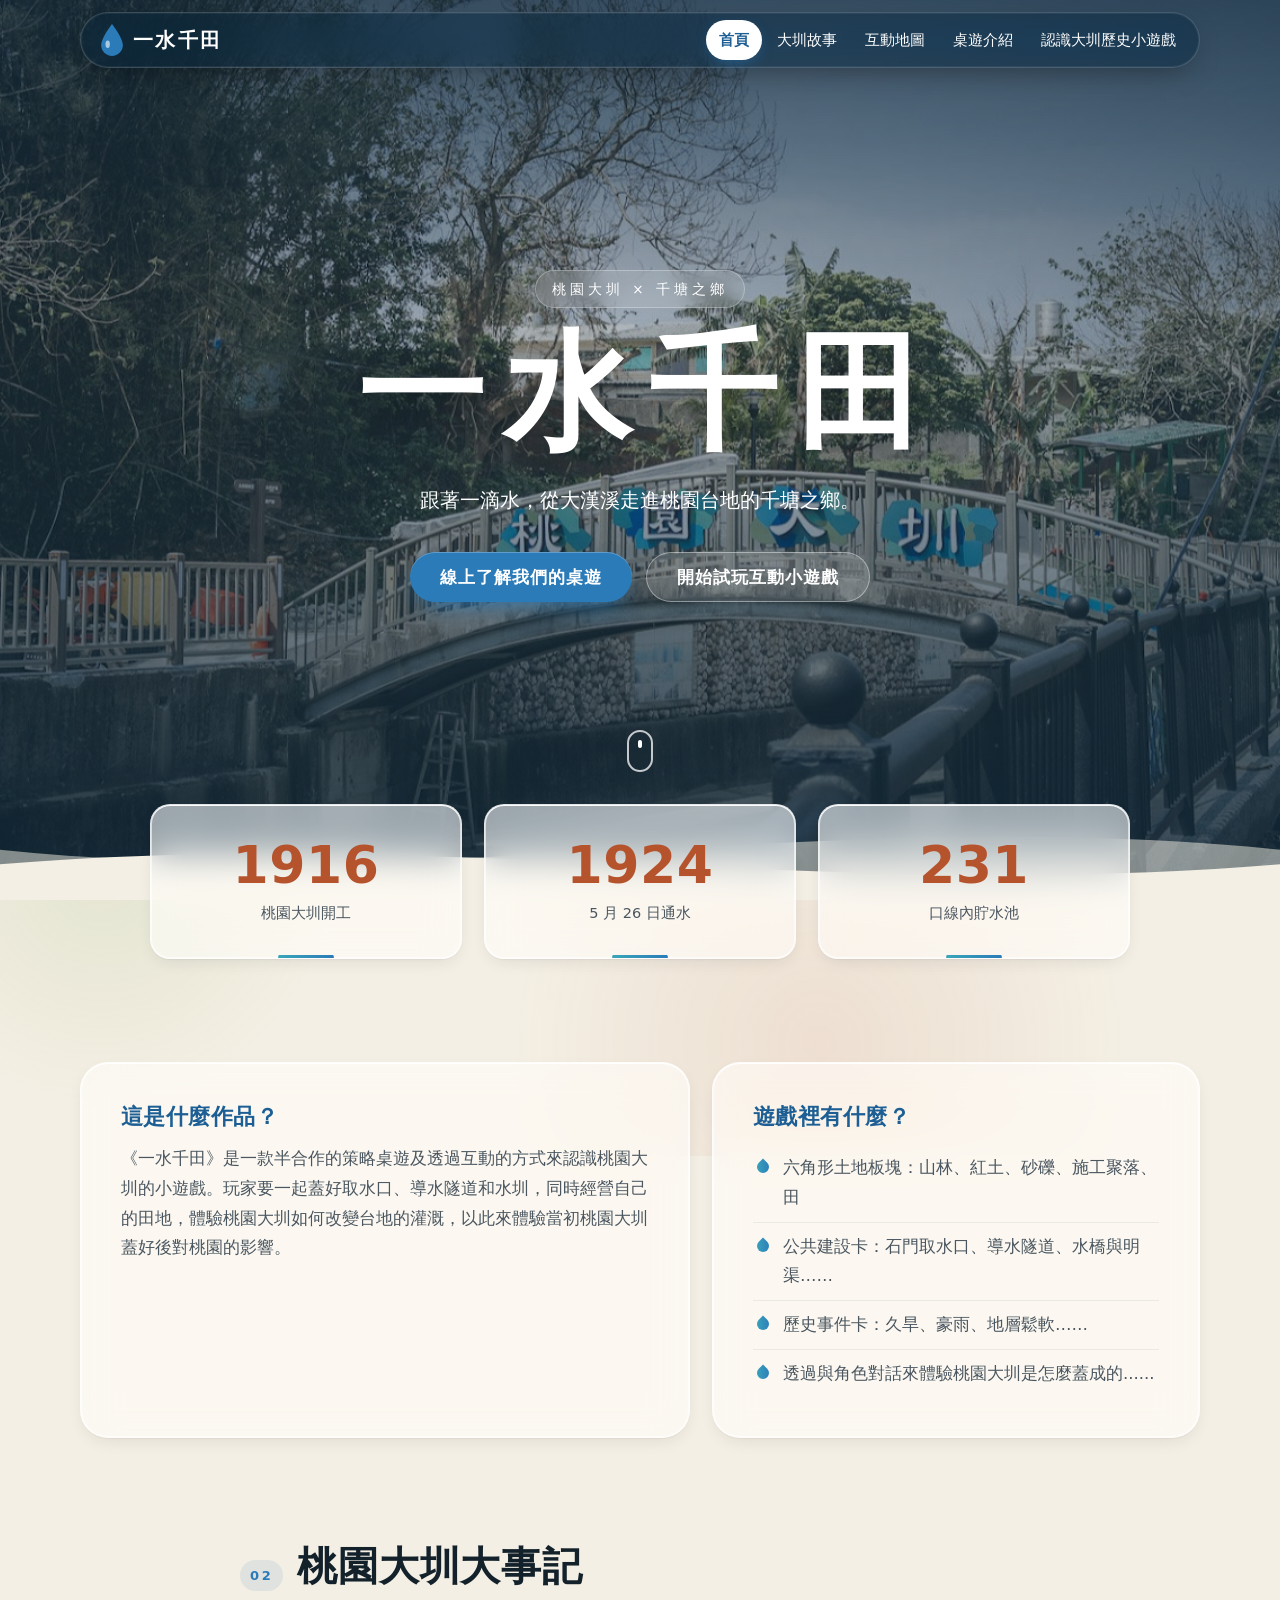
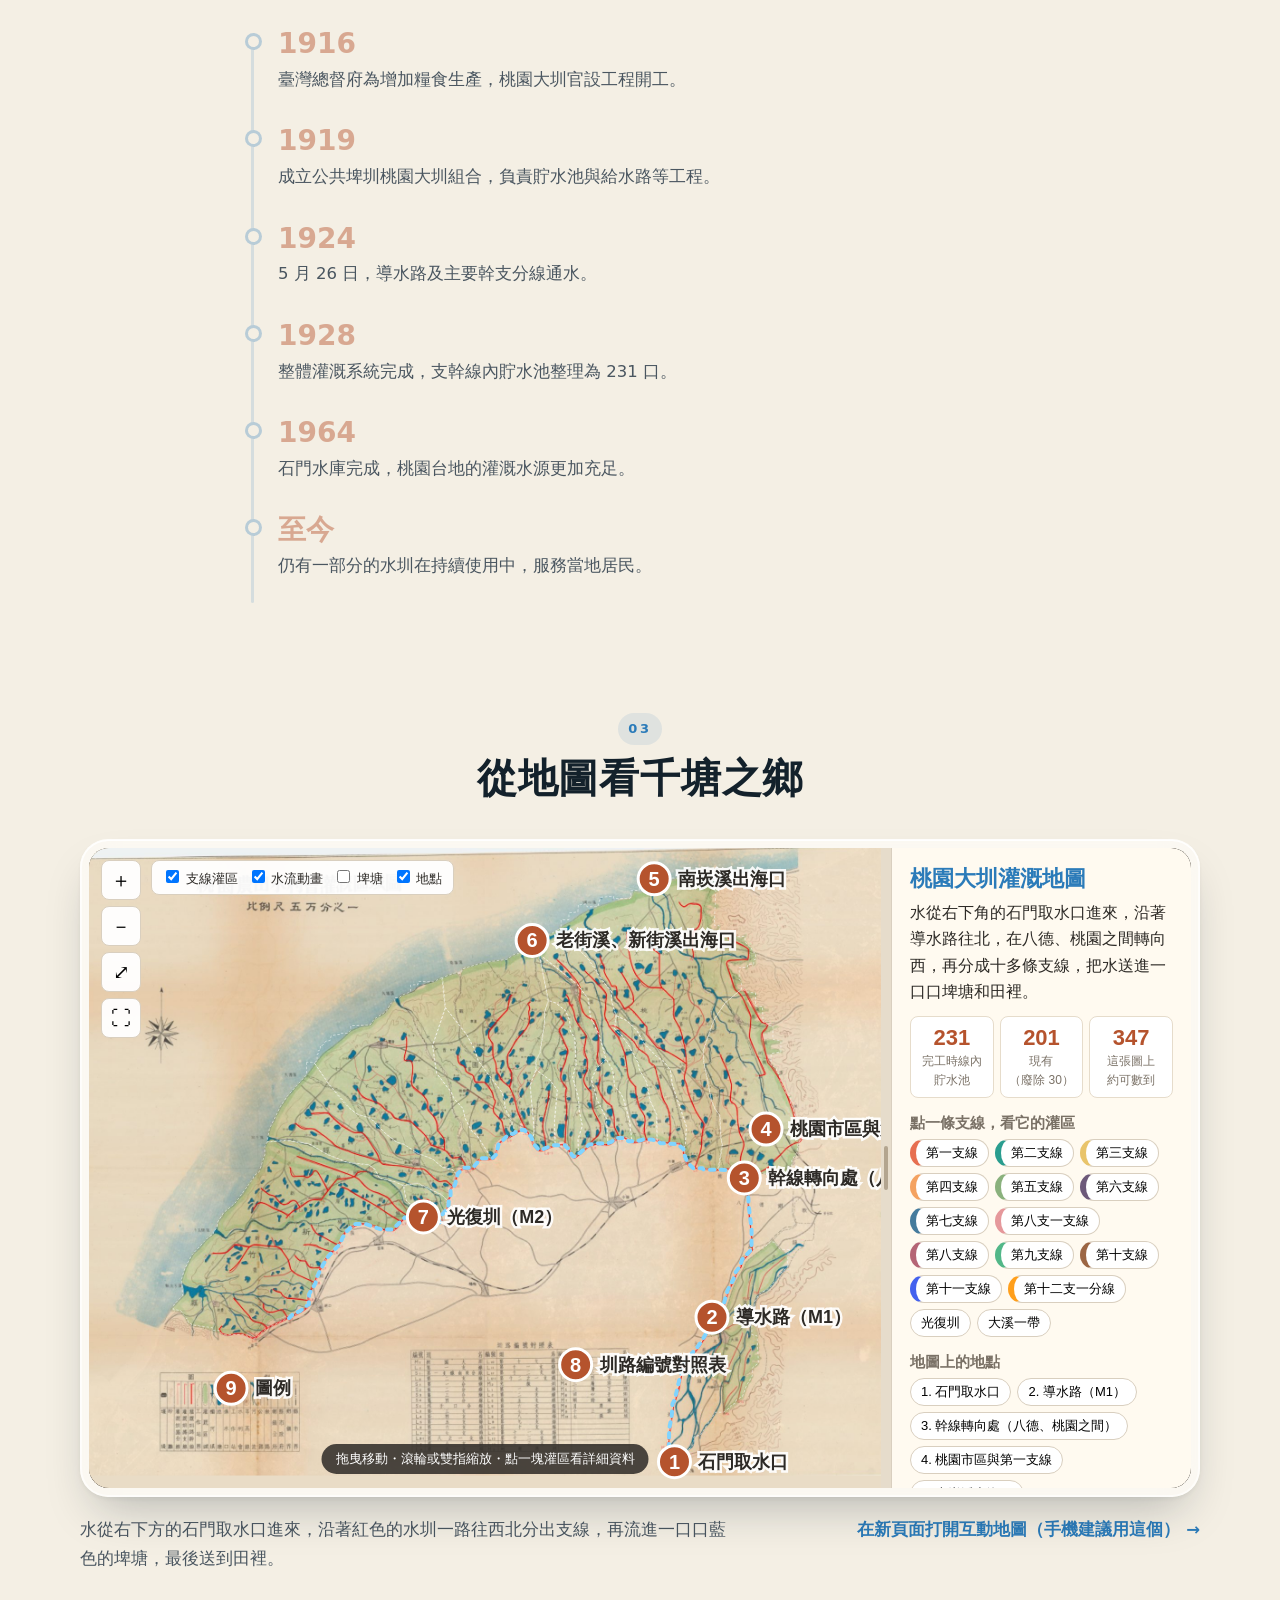
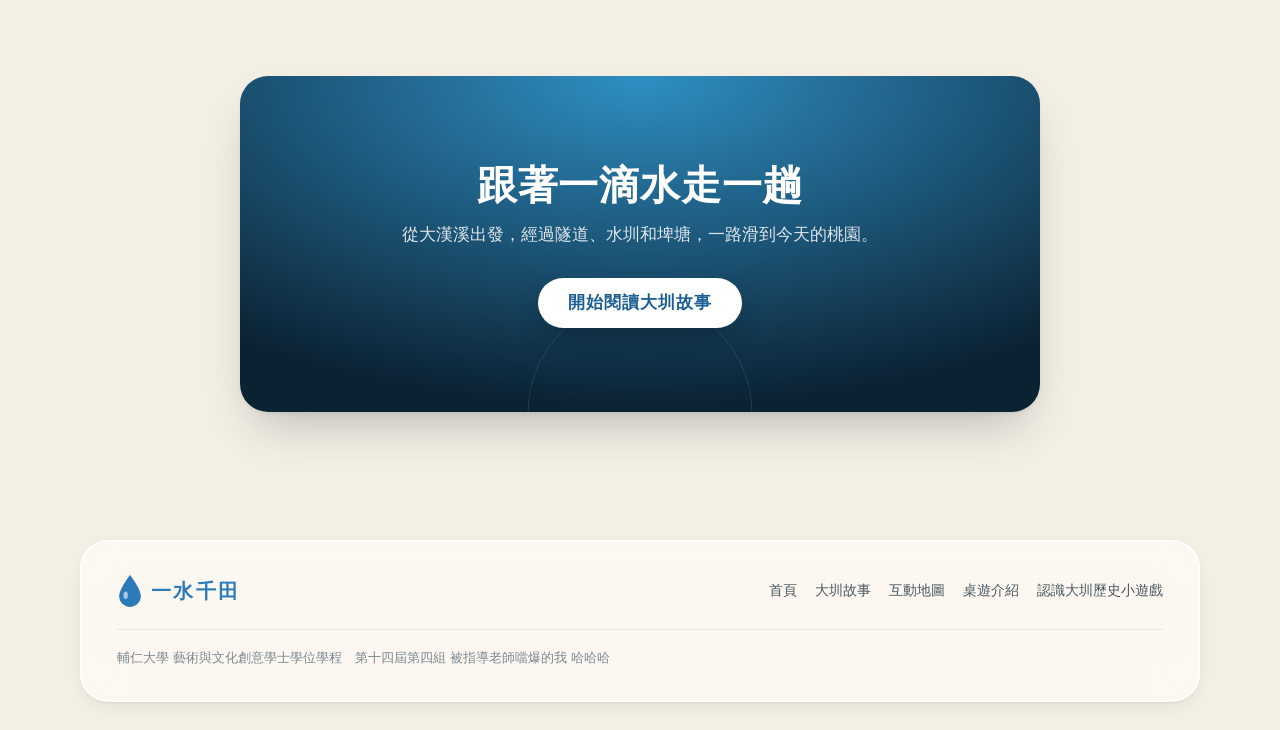
==== index.html @ 6206f7e5 "Add files via upload" ====
<!DOCTYPE html>
<html lang="zh-Hant">
<head>
  <meta charset="utf-8">
  <meta name="viewport" content="width=device-width, initial-scale=1">
  <title>一水千田｜桃園大圳水文化</title>
  <meta name="description" content="《一水千田》：用桌遊、互動地圖和小遊戲，認識桃園大圳與千塘之鄉的水文化。">
  <meta name="theme-color" content="#2b7bb9">
  <link rel="icon" href="images/drop.svg" type="image/svg+xml">
  <link rel="stylesheet" href="style.css">
  <!-- 3D 模型用的套件位置：全部指向同一份 three.js 和 Vue，避免重複載入 -->
  <script type="importmap">
  {
    "imports": {
      "three": "https://esm.sh/three@0.170.0?target=es2022",
      "vue": "https://esm.sh/vue@3.5.13?target=es2022",
      "@pmndrs/pointer-events": "https://esm.sh/@pmndrs/pointer-events@6.6.17?external=three&target=es2022",
      "@tresjs/core": "https://esm.sh/@tresjs/core@5.8.1?external=three,vue,@pmndrs/pointer-events&target=es2022"
    }
  }
  </script>
</head>
<body class="page-home">
  <!-- ★ 這一頁的文字不寫在這裡：要修改內容，請改 data/home.js -->
  <header id="site-nav" class="nav"></header>
  <main id="app"></main>
  <footer id="site-footer"></footer>
  <noscript><p class="noscript">這個網站需要開啟 JavaScript 才能顯示內容。</p></noscript>

  <script src="data/site.js"></script>
  <script src="data/home.js"></script>
  <script src="js/render.js"></script>

  <!-- 3D 模型：資料（tres-data.js）和程式（tres-scene.js）。不想要 3D 時，刪掉這兩行和 data/home.js 裡的 model3d 區塊 -->
  <script src="tres-data.js"></script>
  <script src="tres-scene.js"></script>
</body>
</html>
---- style.css ----
/* =====================================================================
   一水千田｜全站樣式 v3
   ★ 想換整站的顏色、字級、圓角：只要改第 0 節的變數
   ===================================================================== */

/* ===== 0. 設計變數 ===== */
:root {
  /* 色彩：水、紅土、田、紙 */
  --ink:        #13212b;   /* 內文 */
  --ink-2:      #4a5660;   /* 次要文字 */
  --muted:      #7d8790;
  --deep:       #0b2233;   /* 深水（深色區塊底色） */
  --blue:       #2b7bb9;   /* 主色 */
  --blue-2:     #1d5f94;
  --teal:       #3aa6b9;
  --red:        #b5532d;   /* 強調：數字、年份 */
  --green:      #5d8f2f;
  --paper:      #f4efe4;   /* 米色底 */
  --paper-2:    #ebe4d6;

  /* 毛玻璃 */
  --glass:        rgba(255, 255, 255, .58);
  --glass-strong: rgba(255, 255, 255, .78);
  --glass-line:   rgba(255, 255, 255, .7);
  --glass-dark:   rgba(11, 34, 51, .45);
  --blur:         saturate(1.6) blur(18px);

  /* 字級（螢幕越大字越大） */
  --fs-hero: clamp(52px, 10vw, 128px);
  --fs-h1:   clamp(34px, 5.2vw, 58px);
  --fs-h2:   clamp(26px, 3.4vw, 40px);
  --fs-h3:   clamp(19px, 1.8vw, 22px);
  --fs-lead: clamp(16px, 1.6vw, 20px);
  --fs-body: 16.5px;
  --font: "Noto Sans TC", "Microsoft JhengHei", "PingFang TC", system-ui, sans-serif;

  /* 形狀與陰影 */
  --r-sm: 12px; --r: 20px; --r-lg: 28px;
  --shadow-1: 0 1px 1px rgba(19,33,43,.04), 0 6px 18px -6px rgba(19,33,43,.12);
  --shadow-2: 0 2px 4px rgba(19,33,43,.05), 0 24px 48px -16px rgba(19,33,43,.28);
  --glow:     0 0 0 1px rgba(255,255,255,.6) inset, 0 1px 0 rgba(255,255,255,.9) inset;   /* 玻璃邊緣的微光 */

  /* 動態 */
  --ease:   cubic-bezier(.22, .8, .3, 1);
  --spring: cubic-bezier(.34, 1.56, .64, 1);   /* 有一點回彈 */
  --nav-h: 72px;
  --wrap: 1120px;
}
/* 支援的瀏覽器用更真實的彈簧曲線 */
@supports (transition-timing-function: linear(0, 1)) {
  :root { --spring: linear(0, .009, .035 2.1%, .141, .281 6.7%, .723 12.9%, .938 16.7%, 1.017, 1.077, 1.121, 1.149 24.3%, 1.159, 1.163, 1.161, 1.154 29.9%, 1.129 32.8%, 1.051 39.6%, 1.017 43.1%, .991, .977 51%, .974 53.8%, .975 57.1%, .997 69.8%, 1.003 76.9%, 1); }
}

/* ===== 1. 基本 ===== */
*, *::before, *::after { box-sizing: border-box; }
html { scroll-behavior: smooth; scroll-padding-top: calc(var(--nav-h) + 16px); -webkit-text-size-adjust: 100%; }
body {
  margin: 0; min-height: 100vh;
  font-family: var(--font); font-size: var(--fs-body); line-height: 1.8;
  color: var(--ink); background: var(--paper);
  -webkit-font-smoothing: antialiased; text-rendering: optimizeLegibility;
  overflow-x: hidden;
}
/* 背景：慢慢飄動的水色光暈，讓毛玻璃有東西可以透 */
body::before {
  content: ""; position: fixed; inset: -20vmax; z-index: -1; pointer-events: none;
  background:
    radial-gradient(38vmax 38vmax at 12% 18%, rgba(58,166,185,.20), transparent 60%),
    radial-gradient(34vmax 34vmax at 88% 32%, rgba(43,123,185,.16), transparent 60%),
    radial-gradient(40vmax 40vmax at 60% 92%, rgba(181,83,45,.10), transparent 60%),
    radial-gradient(30vmax 30vmax at 20% 80%, rgba(93,143,47,.10), transparent 60%);
  animation: drift 28s ease-in-out infinite alternate;
}
@keyframes drift { to { transform: translate3d(3vmax, -2vmax, 0) rotate(8deg); } }
img { max-width: 100%; display: block; }
h1, h2, h3 { line-height: 1.25; letter-spacing: .02em; margin: 0; }
p { margin: 0 0 .8em; }
a { color: var(--blue); }
::selection { background: rgba(43,123,185,.22); }
.noscript { text-align: center; padding: 120px 20px; color: var(--muted); }
.center { text-align: center; }
.glass {
  background: var(--glass);
  -webkit-backdrop-filter: var(--blur); backdrop-filter: var(--blur);
  border: 1px solid var(--glass-line);
  box-shadow: var(--glow), var(--shadow-1);
}

/* 換頁淡入淡出（支援的瀏覽器才有） */
@view-transition { navigation: auto; }
::view-transition-old(root), ::view-transition-new(root) { animation-duration: .35s; }

/* 閱讀進度條 */
.progress { position: fixed; left: 0; top: 0; z-index: 60; width: 100%; height: 3px;
  background: linear-gradient(90deg, var(--teal), var(--blue)); transform-origin: 0 50%; transform: scaleX(0); pointer-events: none; }

/* ===== 2. 上方選單（浮動的玻璃膠囊） ===== */
.nav {
  position: fixed; z-index: 50; top: 12px; left: 50%; transform: translateX(-50%);
  width: min(var(--wrap), calc(100% - 24px));
  display: flex; align-items: center; justify-content: space-between; gap: 16px;
  height: 56px; padding: 0 10px 0 18px;
  border-radius: 999px;
  background: var(--glass-strong);
  -webkit-backdrop-filter: var(--blur); backdrop-filter: var(--blur);
  border: 1px solid var(--glass-line);
  box-shadow: var(--glow), var(--shadow-1);
  transition: background .4s, border-color .4s, box-shadow .4s, top .4s var(--ease), color .4s;
}
.nav.scrolled { top: 8px; box-shadow: var(--glow), var(--shadow-2); }
.logo { display: flex; align-items: center; gap: 8px; color: var(--blue); text-decoration: none;
        font-size: 20px; font-weight: 800; letter-spacing: .12em; white-space: nowrap; }
.logo img { width: 26px; transition: transform .6s var(--spring); }
.logo:hover img { transform: translateY(-3px) rotate(-12deg) scale(1.08); }
.nav-links { display: flex; gap: 2px; }
.nav-links a {
  position: relative; padding: 7px 13px; border-radius: 999px;
  color: var(--ink); text-decoration: none; font-size: 14.5px; white-space: nowrap;
  transition: color .25s, background .25s, transform .4s var(--spring);
}
.nav-links a:hover { background: rgba(43,123,185,.1); color: var(--blue); }
.nav-links a:active { transform: scale(.94); }
.nav-links a[aria-current="page"] { background: var(--blue); color: #fff; font-weight: 700; box-shadow: 0 6px 16px -6px rgba(43,123,185,.7); }
/* 在深色區塊上：選單變成深色玻璃、白字 */
.nav.on-dark:not(.scrolled), .nav.on-dark.scrolled { background: var(--glass-dark); border-color: rgba(255,255,255,.18); box-shadow: 0 0 0 1px rgba(255,255,255,.06) inset, 0 10px 30px -10px rgba(0,0,0,.4); }
.nav.on-dark .logo, .nav.on-dark .nav-links a:not([aria-current]) { color: #fff; }
.nav.on-dark .nav-links a:not([aria-current]):hover { background: rgba(255,255,255,.14); }
.nav.on-dark .nav-links a[aria-current] { background: #fff; color: var(--blue-2); }
.nav-toggle { display: none; }
.menu-sheet { display: none; }
@media (max-width: 960px) {
  /* 手機展開的選單：全螢幕毛玻璃，連結一個一個彈出來 */
  .menu-sheet { position: fixed; inset: 0; z-index: 49; display: flex; flex-direction: column; justify-content: center; align-items: center; gap: 6px;
    background: rgba(244,239,228,.84); -webkit-backdrop-filter: var(--blur); backdrop-filter: var(--blur);
    opacity: 0; visibility: hidden; transition: opacity .35s, visibility 0s .35s; }
  .menu-open .menu-sheet { opacity: 1; visibility: visible; transition: opacity .35s; }
  .menu-sheet a { color: var(--ink); text-decoration: none; font-size: 21px; padding: 10px 26px; border-radius: 999px;
    opacity: 0; transform: translateY(18px); transition: opacity .2s, transform .2s, background .25s; }
  .menu-sheet a[aria-current="page"] { background: var(--blue); color: #fff; font-weight: 700; }
  .menu-open .menu-sheet a { opacity: 1; transform: none; transition: opacity .5s var(--ease), transform .7s var(--spring), background .25s; transition-delay: calc(.06s + var(--i) * .05s); }
}

/* ===== 3. 按鈕（彈性回饋＋漣漪） ===== */
.btn {
  --btn-bg: var(--blue);
  position: relative; overflow: hidden; isolation: isolate;
  display: inline-flex; align-items: center; justify-content: center; gap: 8px;
  min-height: 50px; padding: 0 30px; border-radius: 999px;
  font-weight: 700; letter-spacing: .06em; text-decoration: none;
  transition: transform .5s var(--spring), box-shadow .3s, background .3s, color .3s;
  -webkit-tap-highlight-color: transparent;
}
.btn span { position: relative; z-index: 1; }
.btn:hover  { transform: translateY(-3px) scale(1.02); }
.btn:active { transform: translateY(0) scale(.95); transition-duration: .12s; }
.btn-primary { background: var(--btn-bg); color: #fff; box-shadow: 0 10px 24px -10px var(--btn-bg), 0 1px 0 rgba(255,255,255,.25) inset; }
.btn-primary:hover { box-shadow: 0 18px 34px -12px var(--btn-bg), 0 1px 0 rgba(255,255,255,.25) inset; }
.btn-primary::before { content: ""; position: absolute; inset: 0; z-index: 0; border-radius: inherit;
  background: linear-gradient(120deg, transparent 30%, rgba(255,255,255,.35) 50%, transparent 70%); transform: translateX(-120%); transition: transform .8s var(--ease); }
.btn-primary:hover::before { transform: translateX(120%); }   /* 滑過時一道光掃過 */
.btn-light { --btn-bg: #fff; color: var(--blue-2); box-shadow: 0 14px 30px -12px rgba(0,0,0,.45); }
.btn-glass { color: #fff; background: rgba(255,255,255,.14); border: 1px solid rgba(255,255,255,.4);
  -webkit-backdrop-filter: blur(10px); backdrop-filter: blur(10px); }
.btn-glass:hover { background: rgba(255,255,255,.24); }
.ripple { position: absolute; z-index: 0; border-radius: 50%; background: rgba(255,255,255,.45); transform: scale(0); pointer-events: none;
  animation: ripple .7s var(--ease) forwards; }
.btn-light .ripple { background: rgba(43,123,185,.25); }
@keyframes ripple { to { transform: scale(1); opacity: 0; } }

.link-arrow { display: inline-flex; align-items: center; gap: 6px; font-weight: 700; text-decoration: none; }
.link-arrow::after { content: "→"; transition: transform .4s var(--spring); }
.link-arrow:hover::after { transform: translateX(5px); }

/* ===== 4. 大標題區 ===== */
.hero {
  position: relative; isolation: isolate;
  min-height: 100vh; min-height: 100svh;
  display: grid; place-items: center; text-align: center;
  padding: calc(var(--nav-h) + 40px) 20px 140px;
  color: #fff; overflow: hidden; background: var(--deep);
}
.hero-bg { position: absolute; inset: -4%; z-index: -2;
  background: var(--hero-bg, url("images/P3110446.jpg")) center / cover no-repeat;
  animation: kenburns 22s ease-out both; }
@keyframes kenburns { from { transform: scale(1.12); } to { transform: scale(1); } }   /* 背景慢慢拉遠 */
.hero::before { content: ""; position: absolute; inset: 0; z-index: -1;
  background: radial-gradient(120% 80% at 50% 40%, rgba(11,34,51,.15), rgba(11,34,51,.7)),
              linear-gradient(180deg, rgba(11,34,51,.55), rgba(11,34,51,.15) 35%, rgba(11,34,51,.55)); }
.hero-inner { max-width: 900px; }
.hero-eyebrow { display: inline-block; margin: 0 0 18px; padding: 6px 16px; border-radius: 999px;
  font-size: 13.5px; letter-spacing: .3em; background: rgba(255,255,255,.12); border: 1px solid rgba(255,255,255,.28);
  -webkit-backdrop-filter: blur(8px); backdrop-filter: blur(8px); animation: rise 1s var(--ease) .1s both; }
.hero h1 { font-size: var(--fs-hero); font-weight: 900; letter-spacing: .14em; line-height: 1.05; margin-right: -.14em;
  text-shadow: 0 10px 40px rgba(0,0,0,.35); }
.hero h1 .ch { display: inline-block; animation: char-in 1.1s var(--spring) both; animation-delay: calc(.25s + var(--i) * .09s); }
@keyframes char-in { from { opacity: 0; transform: translateY(.5em) scale(.9); filter: blur(8px); } to { opacity: 1; transform: none; filter: none; } }
.hero-lead { font-size: var(--fs-lead); margin: 22px auto 0; max-width: 34em; opacity: .92; animation: rise 1s var(--ease) .65s both; }
.hero-buttons { display: flex; flex-wrap: wrap; justify-content: center; gap: 14px; margin-top: 34px; animation: rise 1s var(--ease) .8s both; }
@keyframes rise { from { opacity: 0; transform: translateY(24px); } to { opacity: 1; transform: none; } }
/* 底部水波 */
.hero-wave { position: absolute; left: 0; bottom: -1px; width: 200%; height: 110px; z-index: 0; }
.hero-wave path { fill: var(--paper); }
.hero-wave .w1 { opacity: .5; animation: wave 14s linear infinite; }
.hero-wave .w2 { animation: wave 9s linear infinite reverse; }
@keyframes wave { from { transform: translateX(0); } to { transform: translateX(-50%); } }
/* 往下提示（滑鼠形狀） */
.scroll-cue { position: absolute; left: 50%; bottom: 128px; z-index: 2; width: 26px; height: 42px; margin-left: -13px;
  border: 2px solid rgba(255,255,255,.75); border-radius: 14px; transition: transform .4s var(--spring), border-color .3s; }
.scroll-cue:hover { transform: translateY(4px); border-color: #fff; }
.scroll-cue i { position: absolute; left: 50%; top: 8px; width: 4px; height: 8px; margin-left: -2px; border-radius: 2px; background: #fff; animation: cue 1.8s var(--ease) infinite; }
@keyframes cue { 0% { opacity: 0; transform: translateY(-4px); } 30% { opacity: 1; } 100% { opacity: 0; transform: translateY(12px); } }

/* ===== 5. 區塊共用 ===== */
main { display: block; }
body:not(.has-hero) main { padding-top: calc(var(--nav-h) + 30px); }
.section { width: min(800px, calc(100% - 40px)); margin: 0 auto; padding: clamp(56px, 8vw, 104px) 0 0; }
.section-wide { width: min(var(--wrap), calc(100% - 40px)); }
.sec-head { display: flex; align-items: baseline; gap: 14px; margin-bottom: clamp(24px, 3vw, 36px); }
.section-wide > .sec-head { justify-content: center; text-align: center; flex-direction: column; align-items: center; gap: 8px; }
.sec-no { font-size: 13px; font-weight: 800; letter-spacing: .2em; color: var(--blue);
  padding: 4px 10px; border-radius: 999px; background: rgba(43,123,185,.1); }
.sec-head h2 { font-size: var(--fs-h2); font-weight: 800; }
.note { color: var(--muted); font-size: 14px; }

/* 重點數字（玻璃卡，數字會跑） */
.facts { position: relative; z-index: 3; width: min(980px, calc(100% - 40px)); margin: 0 auto;
  display: grid; grid-template-columns: repeat(3, 1fr); gap: clamp(12px, 2vw, 22px); padding-top: 28px; }
.has-hero .hero + .facts { margin-top: -96px; padding-top: 0; }
.fact { position: relative; overflow: hidden; border-radius: var(--r); padding: clamp(20px, 3vw, 32px) 18px; text-align: center;
  transition: transform .6s var(--spring), box-shadow .4s; }
.fact::after { content: ""; position: absolute; left: 20%; right: 20%; bottom: 0; height: 3px; border-radius: 3px 3px 0 0;
  background: linear-gradient(90deg, var(--teal), var(--blue)); transform: scaleX(.3); transition: transform .6s var(--spring); }
.fact:hover { transform: translateY(-6px); box-shadow: var(--glow), var(--shadow-2); }
.fact:hover::after { transform: scaleX(1); }
.fact b { display: block; font-size: clamp(34px, 5vw, 52px); font-weight: 900; line-height: 1.1; color: var(--red);
  font-variant-numeric: tabular-nums; letter-spacing: .01em; }
.fact span { display: block; margin-top: 6px; font-size: 14.5px; color: var(--ink-2); }

/* 文字磚（兩塊並排） */
.bento { display: grid; grid-template-columns: 1.25fr 1fr; gap: clamp(14px, 2vw, 22px); }
.bento.one { grid-template-columns: 1fr; max-width: 800px; margin: 0 auto; }
.tile { border-radius: var(--r-lg); padding: clamp(24px, 3.4vw, 40px); transition: transform .6s var(--spring), box-shadow .4s; }
.tile:hover { transform: translateY(-4px); box-shadow: var(--glow), var(--shadow-2); }
.tile h3 { font-size: var(--fs-h3); font-weight: 800; margin-bottom: 14px; color: var(--blue-2); }
.tile p { color: var(--ink-2); }
.drops { list-style: none; padding: 0; margin: 0; }
.drops li { position: relative; padding: 9px 0 9px 30px; color: var(--ink-2); border-top: 1px solid rgba(19,33,43,.07); }
.drops li:first-child { border-top: 0; }
/* 水滴形狀的項目符號 */
.drops li::before { content: ""; position: absolute; left: 4px; top: 17px; width: 12px; height: 12px;
  background: linear-gradient(135deg, var(--teal), var(--blue)); border-radius: 50% 0 50% 50%; transform: rotate(-45deg); }

/* 時間軸（捲動時水沿著線往下流） */
.timeline { --fill: 0; position: relative; list-style: none; margin: 0; padding: 0 0 0 38px; }
.timeline::before, .timeline::after { content: ""; position: absolute; left: 11px; top: 8px; bottom: 8px; width: 3px; border-radius: 3px; }
.timeline::before { background: rgba(43,123,185,.15); }
.timeline::after { background: linear-gradient(180deg, var(--teal), var(--blue)); transform-origin: top; transform: scaleY(var(--fill)); }
.timeline li { position: relative; padding: 0 0 30px; }
.timeline li::before { content: ""; position: absolute; left: -33px; top: 6px; width: 17px; height: 17px; border-radius: 50%;
  background: var(--paper); border: 3px solid rgba(43,123,185,.3); transition: all .6s var(--spring); }
.timeline li.lit::before { background: var(--blue); border-color: #fff; box-shadow: 0 0 0 5px rgba(43,123,185,.18), 0 0 18px rgba(58,166,185,.6); transform: scale(1.1); }
.timeline b { display: block; font-size: clamp(22px, 2.6vw, 28px); font-weight: 900; color: var(--red); line-height: 1.2; transition: color .4s; }
.timeline li:not(.lit) b { color: rgba(181,83,45,.45); }
.timeline p { margin: 4px 0 0; color: var(--ink-2); }

/* 互動地圖 */
/* ★ 可以自己調整的數字 */
.map-frame {
  --map-height: 640px;    /* 地圖高度（電腦） */
  position: relative; border-radius: var(--r-lg); overflow: hidden; padding: 8px;
  background: var(--glass); -webkit-backdrop-filter: var(--blur); backdrop-filter: var(--blur);
  border: 1px solid var(--glass-line); box-shadow: var(--glow), var(--shadow-2);
}
.map-frame iframe { width: 100%; height: var(--map-height); border: 0; display: block; border-radius: calc(var(--r-lg) - 8px); background: #e9dcc6; }
.map-foot { display: flex; gap: 20px; align-items: baseline; justify-content: space-between; margin-top: 18px; color: var(--ink-2); }
.map-foot p { margin: 0; max-width: 40em; }

/* 行動呼籲（深色水面＋擴散的水紋） */
.cta { position: relative; overflow: hidden; isolation: isolate; text-align: center; color: #fff;
  border-radius: var(--r-lg); padding: clamp(48px, 7vw, 84px) 24px;
  background: radial-gradient(120% 140% at 50% 0%, #2f8fc4, var(--deep) 70%); box-shadow: var(--shadow-2); }
.cta h2 { font-size: var(--fs-h2); font-weight: 800; margin-bottom: 10px; }
.cta p { opacity: .85; margin-bottom: 28px; }
.cta-ripples { position: absolute; inset: 0; z-index: -1; }
.cta-ripples i { position: absolute; left: 50%; top: 100%; width: 140%; aspect-ratio: 1; border-radius: 50%; border: 1px solid rgba(255,255,255,.18);
  transform: translate(-50%, -50%) scale(.2); animation: ring 7s var(--ease) infinite; }
.cta-ripples i:nth-child(2) { animation-delay: 2.3s; }
.cta-ripples i:nth-child(3) { animation-delay: 4.6s; }
@keyframes ring { to { transform: translate(-50%, -50%) scale(1.2); opacity: 0; } }

/* ===== 6. 桌遊介紹頁 ===== */
.intro { width: min(var(--wrap), calc(100% - 40px)); margin: 0 auto; padding-top: clamp(20px, 4vw, 48px);
  display: grid; grid-template-columns: .9fr 1.1fr; gap: clamp(24px, 4vw, 56px); align-items: center; }
.intro h1 { font-size: var(--fs-h1); font-weight: 900; letter-spacing: .06em;
  background: linear-gradient(120deg, var(--blue-2), var(--teal)); -webkit-background-clip: text; background-clip: text; color: transparent; }
.intro-lead { font-size: var(--fs-lead); color: var(--ink-2); margin-top: 16px; }
.intro-figure { margin: 0; border-radius: var(--r-lg); padding: 10px; background: var(--glass); border: 1px solid var(--glass-line);
  box-shadow: var(--glow), var(--shadow-2); transform: perspective(1000px) rotateX(var(--rx, 0deg)) rotateY(var(--ry, 0deg));
  transition: transform .6s var(--spring); }
.intro-figure.tilting { transition-duration: .1s; }
.intro-figure img { width: 100%; border-radius: calc(var(--r-lg) - 10px); }
.intro-figure figcaption { font-size: 13px; color: var(--muted); padding: 10px 6px 2px; }

/* 翻面卡牌（立體傾斜＋反光＋彈性翻面） */
.cards { display: grid; grid-template-columns: repeat(auto-fit, minmax(210px, 230px)); justify-content: center; gap: clamp(16px, 2.4vw, 28px); margin: 8px 0 40px; }
.card { position: relative; height: 320px; border-radius: var(--r); cursor: pointer; perspective: 1100px; -webkit-tap-highlight-color: transparent;
  transform: perspective(900px) rotateX(var(--rx, 0deg)) rotateY(var(--ry, 0deg)); transition: transform .6s var(--spring); }
.card.tilting { transition-duration: .1s; }
.card-inner { position: relative; height: 100%; transform-style: preserve-3d; transition: transform .9s var(--spring); }
.card.flipped .card-inner { transform: rotateY(180deg); }
.card .front, .card .back { position: absolute; inset: 0; border-radius: var(--r); padding: 22px 20px; overflow: hidden;
  -webkit-backface-visibility: hidden; backface-visibility: hidden; box-shadow: var(--shadow-1); transition: box-shadow .4s; }
.card .front { display: flex; flex-direction: column; background: linear-gradient(160deg, #fff, #f3f7fa); border: 1px solid rgba(43,123,185,.18); }
.card .front::before { content: ""; position: absolute; inset: 0 0 auto 0; height: 6px; background: linear-gradient(90deg, var(--teal), var(--blue)); }
.card .front small { font-size: 12.5px; font-weight: 700; letter-spacing: .14em; color: var(--blue); }
.card .front h3 { font-size: 26px; font-weight: 900; margin: 10px 0 10px; color: var(--ink); }
.card .front p { margin: 0; color: var(--ink-2); font-size: 15px; line-height: 1.7; }
.flip-hint { margin-top: auto; display: inline-flex; align-items: center; gap: 6px; font-size: 12.5px; color: var(--muted); transition: color .3s, gap .4s var(--spring); }
.flip-hint::after { content: "↻"; font-size: 15px; transition: transform .6s var(--spring); }
.card:hover .flip-hint { color: var(--blue); gap: 10px; }
.card:hover .flip-hint::after { transform: rotate(180deg); }
.card .back { transform: rotateY(180deg); background: linear-gradient(160deg, #f6eedd, #ecdfc6); border: 1px solid rgba(181,83,45,.2); display: flex; flex-direction: column; }
.card .back p { margin: 0; font-size: 15px; line-height: 1.8; color: var(--ink); }
.card .more { margin-top: auto; padding-top: 12px; font-weight: 700; color: var(--blue-2); text-decoration: none; }
.card .more:hover { text-decoration: underline; }
.card:hover .front, .card:hover .back { box-shadow: var(--shadow-2); }
.glare { position: absolute; inset: 0; border-radius: var(--r); pointer-events: none; opacity: 0; transition: opacity .3s;
  background: radial-gradient(circle at var(--gx, 50%) var(--gy, 50%), rgba(255,255,255,.55), transparent 55%); mix-blend-mode: soft-light; }
.card.tilting .glare { opacity: 1; }

/* ===== 7. 3D 模型（TresJS） ===== */
.tres-section {
  --tres-height: 580px;          /* ★ 3D 模型的高度（電腦） */
  width: min(var(--wrap), calc(100% - 40px)); margin: 0 auto; padding-top: clamp(56px, 8vw, 104px); text-align: center;
}
.tres-section[hidden] { display: none; }
.tres-section .sec-head { justify-content: center; flex-direction: column; align-items: center; gap: 8px; }
.tres-stage { position: relative; height: var(--tres-height); border-radius: var(--r-lg); overflow: hidden; background: #e6f0f4;
  border: 1px solid var(--glass-line); box-shadow: var(--glow), var(--shadow-2); cursor: grab; touch-action: pan-y; user-select: none; }
.tres-stage.dragging { cursor: grabbing; }
#tresApp { position: absolute; inset: 0; }
.tres-loading { position: absolute; inset: 0; display: flex; gap: 10px; align-items: center; justify-content: center; color: var(--muted); font-size: 14px; }
.spinner { width: 18px; height: 18px; border-radius: 50%; border: 2px solid rgba(43,123,185,.25); border-top-color: var(--blue); animation: spin .8s linear infinite; }
@keyframes spin { to { transform: rotate(360deg); } }
.tres-ui { position: absolute; z-index: 2; opacity: 0; transition: opacity .4s; }
.tres-stage.ready .tres-ui { opacity: 1; }
.tres-year { left: 16px; top: 16px; padding: 6px 18px; border-radius: 999px; color: #fff; font-weight: 800; font-size: 18px; letter-spacing: 1px;
  background: rgba(43,123,185,.85); -webkit-backdrop-filter: blur(8px); backdrop-filter: blur(8px); box-shadow: 0 8px 20px -8px rgba(43,123,185,.8); }
.tres-controls { right: 14px; top: 14px; display: flex; gap: 6px; padding: 5px; border-radius: 999px;
  background: rgba(255,255,255,.6); -webkit-backdrop-filter: var(--blur); backdrop-filter: var(--blur); border: 1px solid var(--glass-line); }
.tres-controls button { width: 38px; height: 38px; border-radius: 50%; border: 0; background: transparent; font-size: 16px; color: var(--ink); cursor: pointer;
  transition: transform .4s var(--spring), background .2s, color .2s; }
.tres-controls button:hover { background: #fff; color: var(--blue); }
.tres-controls button:active { transform: scale(.85); }
.tres-progress { position: absolute; left: 0; right: 0; bottom: 0; height: 4px; background: rgba(43,123,185,.15); z-index: 2; }
.tres-progress i { display: block; height: 100%; width: 0; background: linear-gradient(90deg, var(--teal), var(--blue)); }
.tres-caption { font-size: 17px; font-weight: 800; color: var(--blue-2); margin: 18px 0 8px; min-height: 1.7em; }
.tres-legend { list-style: none; padding: 0; margin: 0 0 10px; display: flex; flex-wrap: wrap; justify-content: center; gap: 6px 18px; font-size: 13px; color: var(--ink-2); }
.tres-legend i { display: inline-block; width: 12px; height: 12px; border-radius: 50%; margin-right: 6px; vertical-align: -1px; }
.tres-note { font-size: 13px; color: var(--muted); margin: 0 auto; max-width: 760px; }

/* ===== 8. 大圳故事頁 ===== */
html.snap { scroll-snap-type: y mandatory; scroll-padding-top: 0; }
.panel { position: relative; isolation: isolate; overflow: hidden;
  height: 100vh; height: 100dvh; scroll-snap-align: start; scroll-snap-stop: always;
  display: grid; place-items: center; text-align: center; padding: calc(var(--nav-h) + 10px) 24px 60px; color: #fff;
  background: var(--bg-color, var(--deep)); --img-use: var(--img); }
@media (max-aspect-ratio: 1/1) { .panel { --img-use: var(--img-m, var(--img)); } }   /* 直的手機畫面：有手機版圖片就換 */
.panel-bg { position: absolute; inset: 0; z-index: -1;
  background: var(--shade, none), var(--img-use, none) var(--bg-pos, center) / cover no-repeat;
  transform: scale(1.12); transition: transform 7s cubic-bezier(.2,.6,.3,1); }
.panel.active .panel-bg { transform: scale(1); }   /* 進到這一格時，背景慢慢拉遠 */
.panel-inner { max-width: 760px; }
.panel-inner > * { opacity: 0; transform: translateY(28px); filter: blur(6px); transition: opacity .9s var(--ease), transform .9s var(--ease), filter .9s var(--ease); }
.panel.active .panel-inner > * { opacity: 1; transform: none; filter: none; }
.panel.active .panel-inner > :nth-child(2) { transition-delay: .12s; }
.panel.active .panel-inner > :nth-child(3) { transition-delay: .24s; }
.panel.active .panel-inner > :nth-child(4) { transition-delay: .36s; }
.panel.active .panel-inner > :nth-child(5) { transition-delay: .48s; }
.panel-no { display: inline-block; margin-bottom: 18px; font-size: 12.5px; font-weight: 700; letter-spacing: .3em; padding: 5px 14px; border-radius: 999px;
  background: rgba(255,255,255,.12); border: 1px solid rgba(255,255,255,.25); -webkit-backdrop-filter: blur(8px); backdrop-filter: blur(8px); }
.panel .big { font-size: clamp(54px, 11vw, 120px); font-weight: 900; line-height: 1.05; letter-spacing: .01em; font-variant-numeric: tabular-nums;
  background: linear-gradient(180deg, #fff 30%, #bfe6f0); -webkit-background-clip: text; background-clip: text; color: transparent;
  filter: drop-shadow(0 6px 24px rgba(0,0,0,.35)); }
.panel h2 { font-size: clamp(30px, 5vw, 50px); font-weight: 900; margin: 6px 0 16px; text-shadow: 0 4px 24px rgba(0,0,0,.45); }
.panel p { font-size: var(--fs-lead); line-height: 1.9; max-width: 34em; margin: 0 auto; text-shadow: 0 2px 14px rgba(0,0,0,.5); }
.panel.light { color: var(--ink); }
.panel.light h2, .panel.light p { text-shadow: none; }
.panel.light .panel-no { background: rgba(43,123,185,.1); border-color: rgba(43,123,185,.2); color: var(--blue-2); }
.panel-buttons { display: flex; flex-wrap: wrap; gap: 14px; justify-content: center; margin-top: 30px; }
.panel .scroll-cue { bottom: 28px; }
.panel.light .scroll-cue { border-color: rgba(19,33,43,.5); }
.credit { position: absolute; left: 16px; bottom: 14px; max-width: 46%; font-size: 11px; line-height: 1.45; opacity: .7; text-align: left; }
.story-dots { position: fixed; right: 18px; top: 50%; z-index: 40; transform: translateY(-50%); display: flex; flex-direction: column; gap: 12px;
  padding: 12px 8px; border-radius: 999px; background: rgba(11,34,51,.25); -webkit-backdrop-filter: blur(10px); backdrop-filter: blur(10px); }
.story-dots a { position: relative; display: block; width: 8px; height: 8px; border-radius: 999px; background: rgba(255,255,255,.5);
  transition: height .5s var(--spring), background .3s; }
.story-dots a.on { height: 26px; background: #fff; }
.story-dots span { position: absolute; right: 22px; top: 50%; transform: translate(8px, -50%); white-space: nowrap; font-size: 13px; color: #fff;
  background: rgba(11,34,51,.75); padding: 3px 12px; border-radius: 999px; opacity: 0; pointer-events: none; transition: opacity .25s, transform .4s var(--spring); }
@media (hover: hover) { .story-dots a:hover span { opacity: 1; transform: translate(0, -50%); } .story-dots a:hover { background: #fff; } }
.story-dots a:focus-visible span { opacity: 1; transform: translate(0, -50%); }
.on-light .story-dots { background: rgba(255,255,255,.5); }
.on-light .story-dots a { background: rgba(19,33,43,.25); }
.on-light .story-dots a.on { background: var(--blue); }
.page-story #site-footer { display: none; }

/* ===== 9. 頁尾、回到頂端 ===== */
#site-footer { margin-top: clamp(72px, 10vw, 128px); padding: 0 20px 28px; }
.foot-inner { width: min(var(--wrap), 100%); margin: 0 auto; padding: 32px clamp(20px, 3vw, 36px); border-radius: var(--r-lg);
  display: grid; grid-template-columns: auto 1fr; gap: 14px 30px; align-items: center;
  background: var(--glass); -webkit-backdrop-filter: var(--blur); backdrop-filter: var(--blur); border: 1px solid var(--glass-line); box-shadow: var(--glow), var(--shadow-1); }
.foot-links { display: flex; flex-wrap: wrap; justify-content: flex-end; gap: 4px 18px; }
.foot-links a { color: var(--ink-2); text-decoration: none; font-size: 14px; transition: color .2s; }
.foot-links a:hover { color: var(--blue); }
.foot-text { grid-column: 1 / -1; margin: 6px 0 0; padding-top: 16px; border-top: 1px solid rgba(19,33,43,.08); font-size: 13px; color: var(--muted); }
.to-top { position: fixed; right: 20px; bottom: 20px; z-index: 45; width: 50px; height: 50px; padding: 0; border-radius: 50%; cursor: pointer;
  color: var(--blue); opacity: 0; transform: translateY(16px) scale(.8); pointer-events: none; transition: opacity .3s, transform .5s var(--spring); }
.to-top.show { opacity: 1; transform: none; pointer-events: auto; }
.to-top:hover { transform: translateY(-3px) scale(1.05); }
.to-top:active { transform: scale(.9); }
.to-top svg { width: 100%; height: 100%; fill: none; stroke: currentColor; stroke-width: 2.4; stroke-linecap: round; stroke-linejoin: round; }
.to-top .ring-bg { stroke: rgba(43,123,185,.15); }
.to-top .ring { stroke-dasharray: 106.8; stroke-dashoffset: calc(106.8 * (1 - var(--p, 0))); transform: rotate(-90deg); transform-origin: 50% 50%; }   /* 外圈＝讀了多少 */

/* ===== 10. 進場動畫（捲到才出現） ===== */
.motion [data-reveal]:not(.in) { opacity: 0; transform: translateY(36px); filter: blur(8px); }
.motion [data-reveal] { transition: opacity 1s var(--ease), transform 1s var(--ease), filter 1s var(--ease); transition-delay: calc(var(--d, 0) * .09s); }
.motion [data-reveal].done { transition-delay: 0s; }
/* 進場跑完後，各元件換回自己的 hover 動態 */
.motion .fact.done, .motion .tile.done { transition: transform .6s var(--spring), box-shadow .4s; }
.motion .card.done { transition: transform .6s var(--spring); }
.motion .card.done.tilting, .motion .intro-figure.done.tilting { transition-duration: .1s; }
.motion .intro-figure.done { transition: transform .6s var(--spring); }

/* 鍵盤操作的外框 */
a:focus-visible, button:focus-visible, .card:focus-visible { outline: 3px solid #ffb703; outline-offset: 3px; }

/* ===== 11. 平板與手機 ===== */
@media (max-width: 960px) {
  .nav { height: 54px; padding: 0 8px 0 16px; }
  .nav-toggle { display: grid; place-content: center; gap: 6px; width: 42px; height: 42px; border: 0; border-radius: 50%; background: transparent; cursor: pointer; color: inherit; }
  .nav-toggle i { display: block; width: 20px; height: 2px; border-radius: 2px; background: var(--ink); transition: transform .5s var(--spring), background .3s; }
  .nav.on-dark .nav-toggle i { background: #fff; }
  .menu-open .nav-toggle i:first-child { transform: translateY(4px) rotate(45deg); }
  .menu-open .nav-toggle i:last-child  { transform: translateY(-4px) rotate(-45deg); }
  .menu-open .nav .nav-toggle i { background: var(--ink); }
  .nav-links { display: none; }
  body.menu-open .nav, body.menu-open .nav.on-dark { background: var(--glass-strong); border-color: var(--glass-line); }
  body.menu-open .nav .logo { color: var(--blue); }
  .menu-open { overflow: hidden; }
  .intro { grid-template-columns: 1fr; text-align: center; }
  .bento { grid-template-columns: 1fr; }
}
@media (max-width: 600px) {
  :root { --nav-h: 66px; --fs-body: 16px; }
  .nav { top: 8px; width: calc(100% - 16px); }
  .facts { grid-template-columns: 1fr; width: min(320px, calc(100% - 40px)); }
  .has-hero .hero + .facts { margin-top: -70px; }
  .fact { display: flex; align-items: baseline; justify-content: center; gap: 12px; padding: 18px; }
  .fact span { margin: 0; }
  .hero { padding-bottom: 120px; }
  .hero h1 { letter-spacing: .08em; margin-right: -.08em; }
  .hero-buttons { flex-direction: column; align-items: stretch; width: min(300px, 100%); margin-left: auto; margin-right: auto; }
  .scroll-cue { bottom: 96px; }
  .hero-wave { height: 70px; }
  .map-frame { --map-height: 72vh; padding: 5px; }
  .map-foot { flex-direction: column; gap: 10px; }
  .cards { grid-template-columns: repeat(2, minmax(0, 1fr)); gap: 12px; }
  .card { height: 280px; }
  .card .front, .card .back { padding: 16px 14px; }
  .card .front h3 { font-size: 21px; }
  .card .front p, .card .back p { font-size: 14px; line-height: 1.7; }
  .tres-section { --tres-height: 400px; }
  .tres-caption { font-size: 15px; }
  .tres-year { font-size: 15px; padding: 4px 12px; }
  .tres-controls button { width: 32px; height: 32px; font-size: 14px; }
  .story-dots { right: 8px; gap: 9px; padding: 10px 6px; }
  .story-dots a { width: 6px; height: 6px; }
  .story-dots a.on { height: 20px; }
  .panel { padding-left: 22px; padding-right: 30px; }
  .credit { max-width: 40%; font-size: 10px; }
  .foot-inner { grid-template-columns: 1fr; text-align: center; justify-items: center; }
  .foot-links { justify-content: center; }
  .to-top { right: 14px; bottom: 14px; width: 46px; height: 46px; }
}

/* ===== 12. 系統設定「減少動態效果」時，關掉動畫 ===== */
@media (prefers-reduced-motion: reduce) {
  html { scroll-behavior: auto; }
  *, *::before, *::after { animation: none !important; transition-duration: .01ms !important; transition-delay: 0s !important; }
  .panel-inner > * { opacity: 1; transform: none; filter: none; }
  .panel-bg { transform: none; }
  @view-transition { navigation: none; }
}
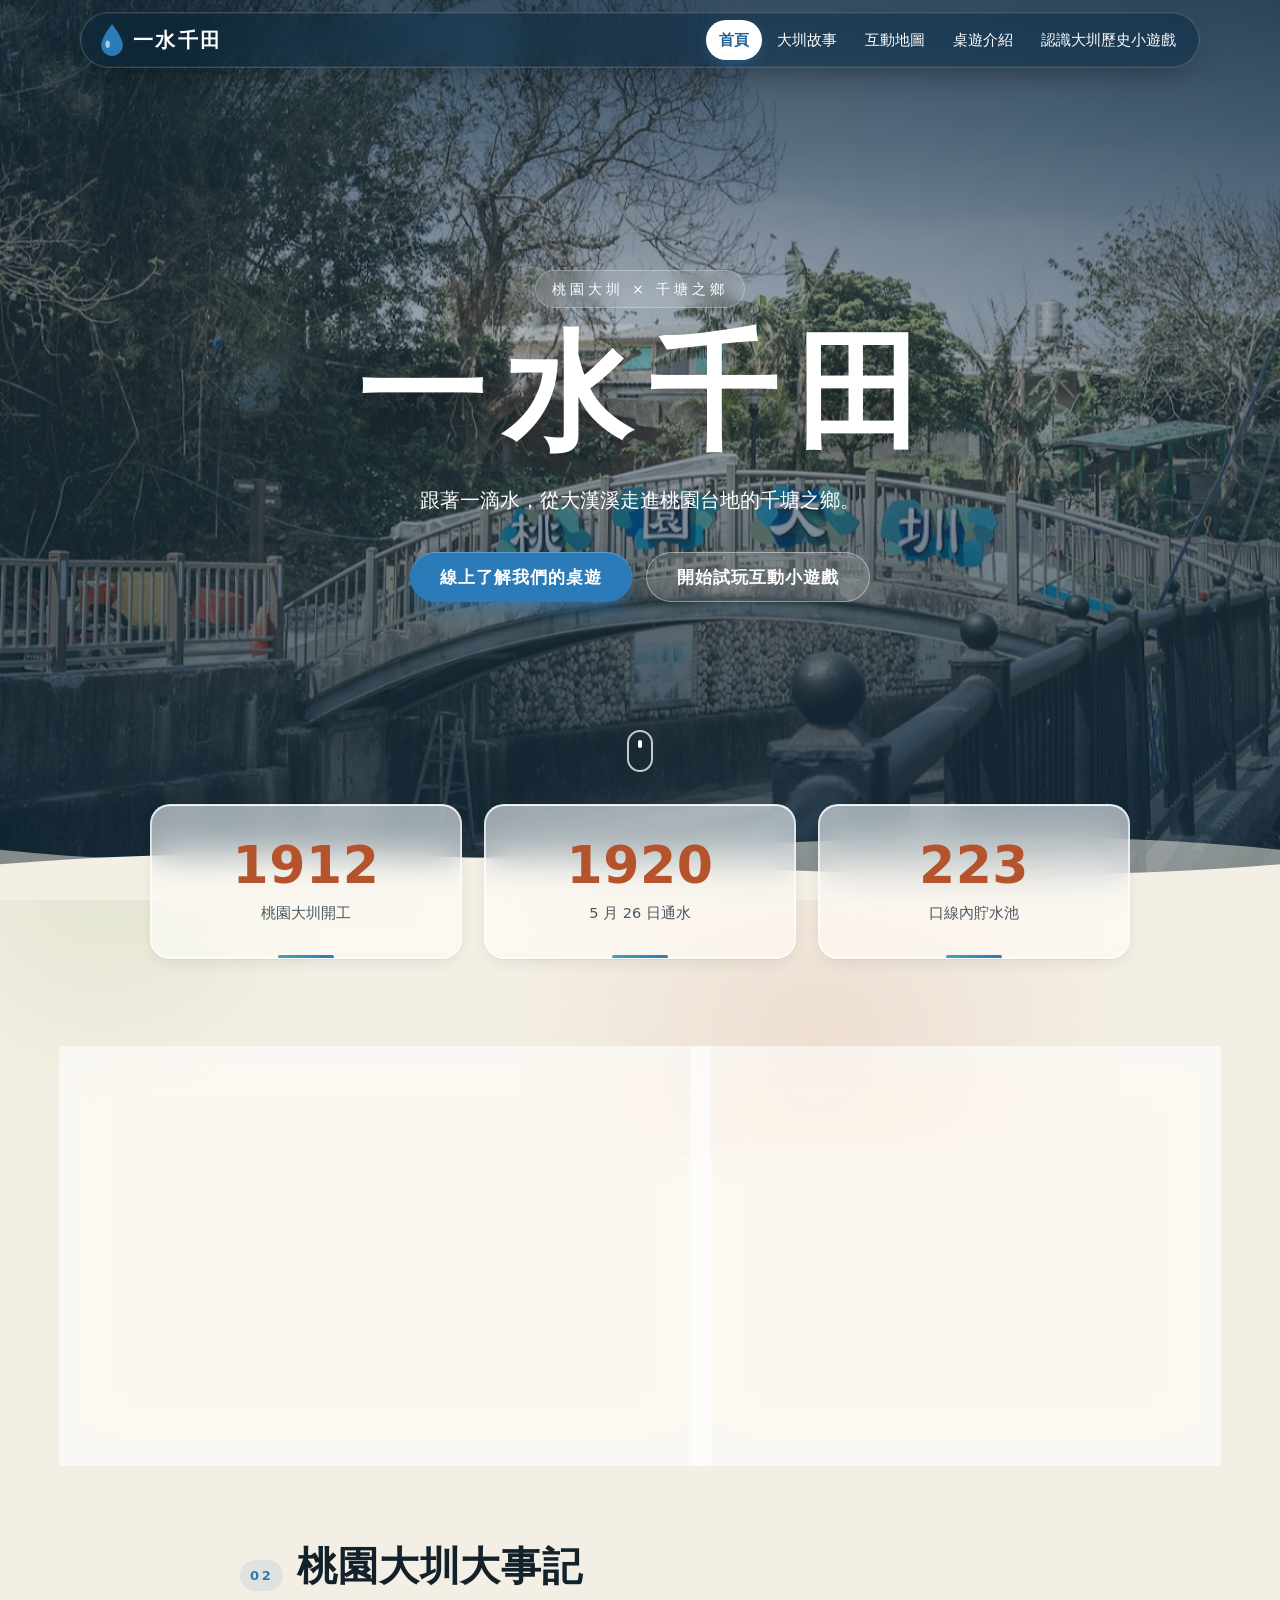
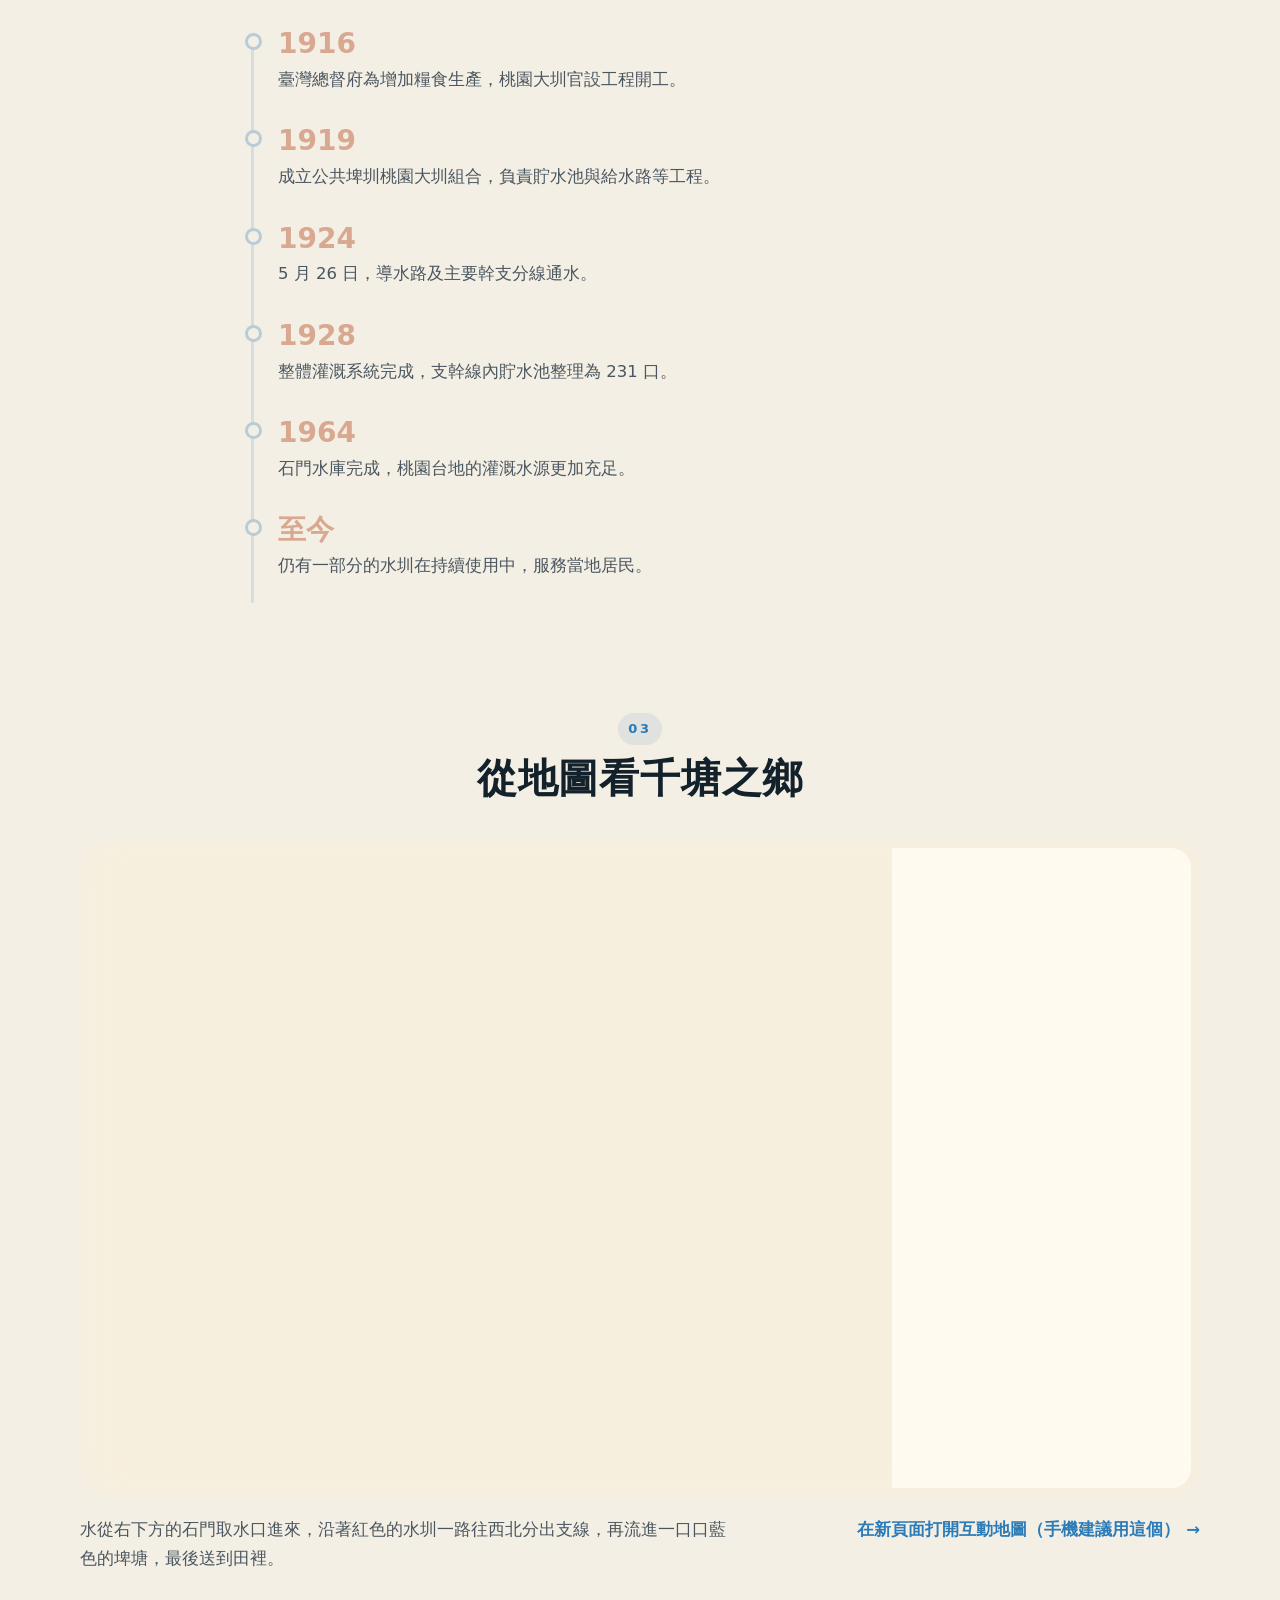
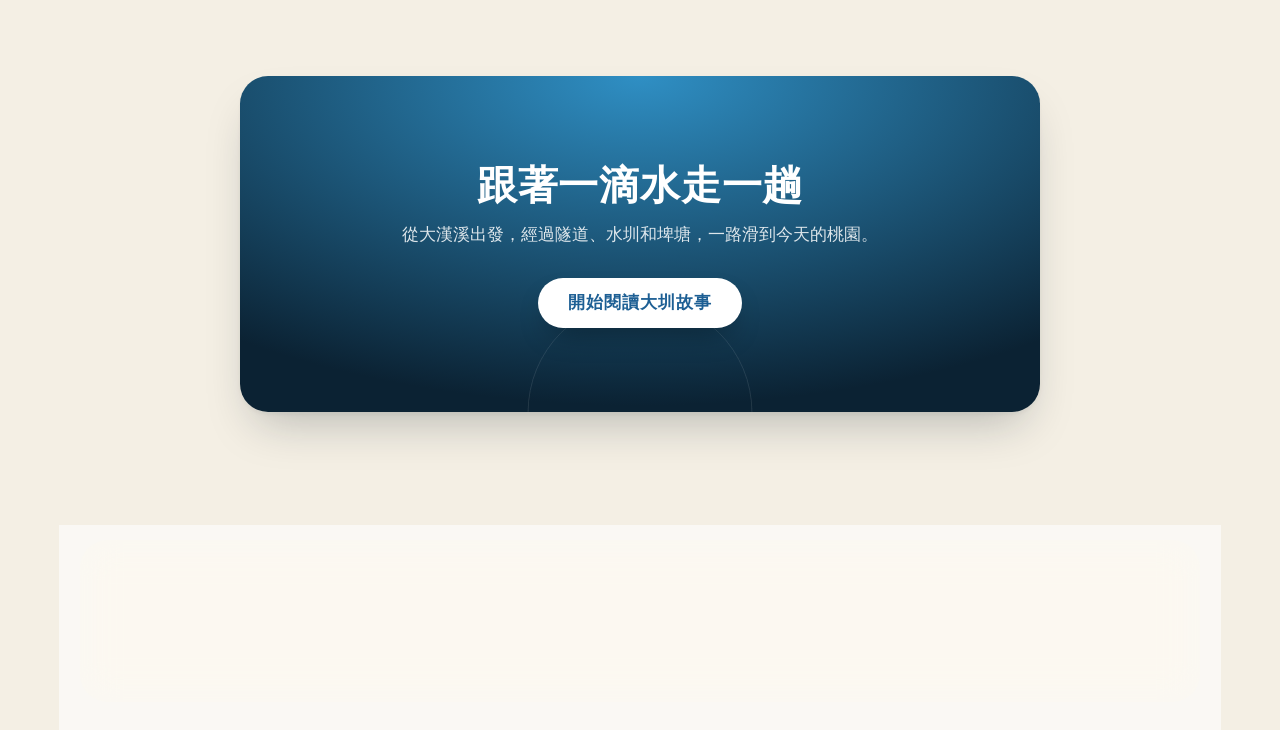
==== commit 85b278b0: "Add files via upload" ====
--- a/index.html
+++ b/index.html
@@ -29,6 +29,8 @@
 
   <script src="data/site.js"></script>
   <script src="data/home.js"></script>
+  <!-- 後台草稿預覽：一定要放在資料檔之後、render.js 之前 -->
+  <script src="js/cms.js"></script>
   <script src="js/render.js"></script>
 
   <!-- 3D 模型：資料（tres-data.js）和程式（tres-scene.js）。不想要 3D 時，刪掉這兩行和 data/home.js 裡的 model3d 區塊 -->
